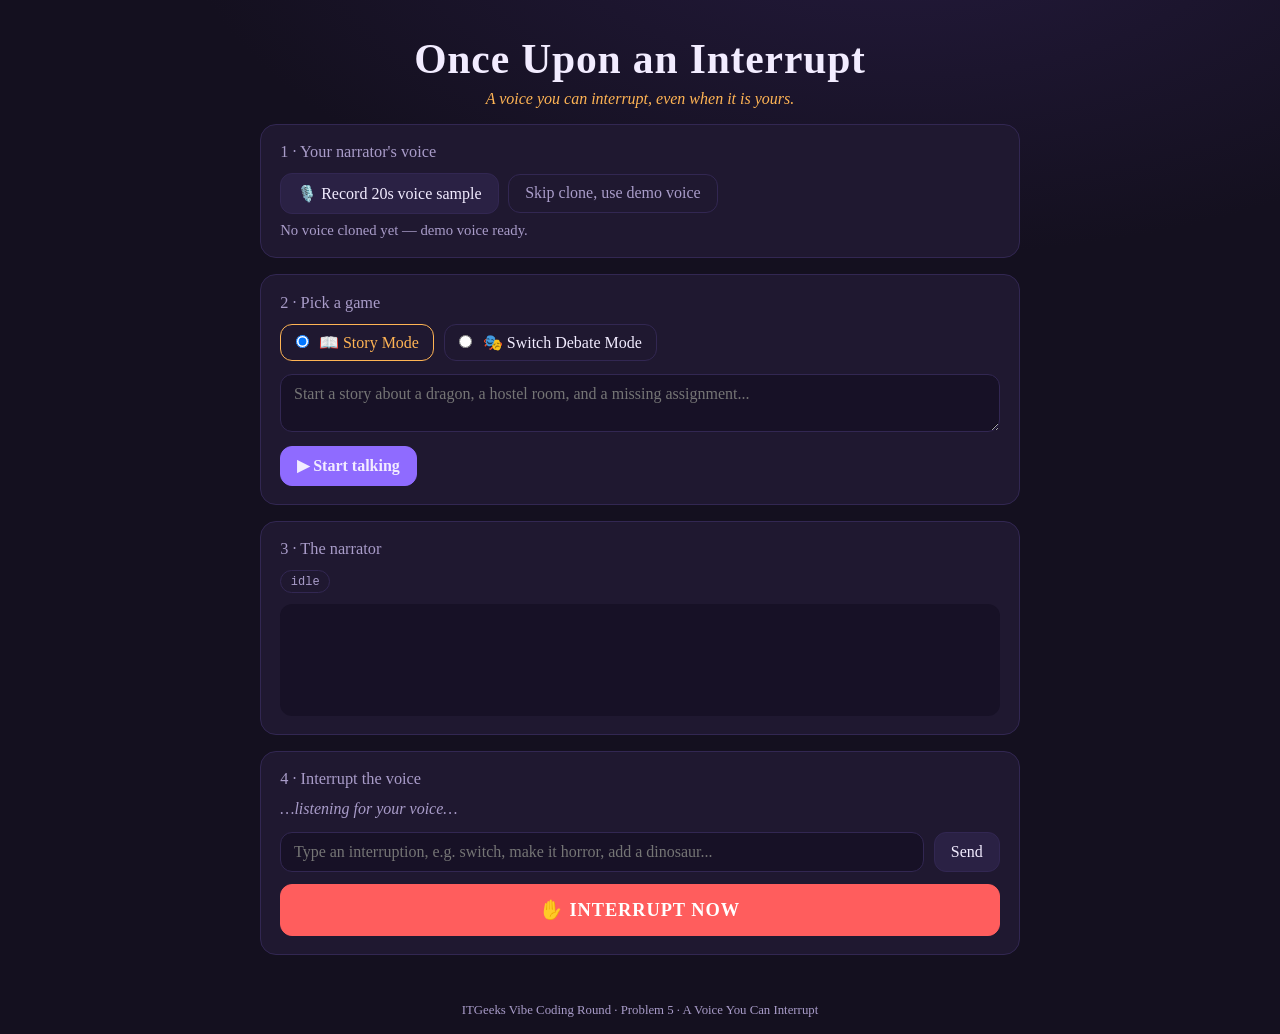
==== docs/index.html @ c5e6b520 "feat: GitHub Pages lite demo — scripted narrator, same interruption engine Relative asset paths + ro" ====
<!DOCTYPE html>
<html lang="en">
<head>
  <meta charset="UTF-8" />
  <meta name="viewport" content="width=device-width, initial-scale=1.0" />
  <title>Once Upon an Interrupt</title>
  <link rel="stylesheet" href="styles.css" />
</head>
<body>
  <header>
    <h1>Once Upon an Interrupt</h1>
    <p class="subtitle">A voice you can interrupt, even when it is yours.</p>
  </header>

  <main>
    <!-- 1 · Setup / voice clone -->
    <section class="card" id="setup-card">
      <h2>1 · Your narrator's voice</h2>
      <div class="row">
        <button id="record-btn" class="btn">🎙️ Record 20s voice sample</button>
        <button id="skip-clone-btn" class="btn ghost">Skip clone, use demo voice</button>
      </div>
      <p id="clone-status" class="status-line">No voice cloned yet — demo voice ready.</p>
    </section>

    <!-- 2 · Mode -->
    <section class="card" id="mode-card">
      <h2>2 · Pick a game</h2>
      <div class="row modes">
        <label class="mode-option">
          <input type="radio" name="mode" value="story" checked />
          <span>📖 Story Mode</span>
        </label>
        <label class="mode-option">
          <input type="radio" name="mode" value="debate" />
          <span>🎭 Switch Debate Mode</span>
        </label>
      </div>
      <textarea id="prompt-input" rows="2"
        placeholder="Start a story about a dragon, a hostel room, and a missing assignment..."></textarea>
      <button id="start-btn" class="btn primary">▶ Start talking</button>
    </section>

    <!-- 3 · Live narrator -->
    <section class="card" id="narrator-card">
      <h2>3 · The narrator</h2>
      <div class="badges">
        <span class="badge" id="status-badge">idle</span>
        <span class="badge hidden" id="mic-badge">Mic active</span>
        <span class="badge hidden" id="voice-badge">Browser voice</span>
      </div>
      <div id="transcript" class="transcript" aria-live="polite"></div>
      <p id="interrupt-point" class="status-line hidden"></p>
    </section>

    <!-- 4 · Interrupt controls -->
    <section class="card" id="interrupt-card">
      <h2>4 · Interrupt the voice</h2>
      <p id="interim" class="interim">…listening for your voice…</p>
      <div class="row">
        <input type="text" id="text-input"
          placeholder="Type an interruption, e.g. switch, make it horror, add a dinosaur..." />
        <button id="send-btn" class="btn">Send</button>
      </div>
      <button id="interrupt-btn" class="btn danger big">✋ INTERRUPT NOW</button>
    </section>
  </main>

  <footer>
    <p>ITGeeks Vibe Coding Round · Problem 5 · A Voice You Can Interrupt</p>
  </footer>

  <script src="app.js"></script>
</body>
</html>
---- docs/styles.css ----
:root {
  --bg: #14101f;
  --card: #1f1830;
  --card-edge: #322752;
  --ink: #f2ecff;
  --ink-dim: #a99cc9;
  --accent: #ffb454;
  --accent-2: #8f6bff;
  --danger: #ff5d5d;
  --ok: #52d49b;
  --radius: 16px;
  font-size: 16px;
}

* { box-sizing: border-box; margin: 0; padding: 0; }

body {
  background: radial-gradient(1200px 600px at 70% -10%, #241a3d 0%, var(--bg) 60%);
  color: var(--ink);
  font-family: Georgia, "Times New Roman", serif;
  min-height: 100vh;
  display: flex;
  flex-direction: column;
}

header { text-align: center; padding: 2.2rem 1rem 1rem; }
h1 { font-size: clamp(1.6rem, 5vw, 2.6rem); letter-spacing: 0.02em; }
.subtitle { color: var(--accent); font-style: italic; margin-top: 0.4rem; }

main {
  width: min(760px, 94vw);
  margin: 0 auto;
  display: grid;
  gap: 1rem;
  padding-bottom: 2rem;
  flex: 1;
}

.card {
  background: var(--card);
  border: 1px solid var(--card-edge);
  border-radius: var(--radius);
  padding: 1.1rem 1.2rem;
}
.card h2 { font-size: 1.02rem; color: var(--ink-dim); font-weight: normal; margin-bottom: 0.7rem; }

.row { display: flex; gap: 0.6rem; flex-wrap: wrap; align-items: center; }

.btn {
  font: inherit;
  border: 1px solid var(--card-edge);
  background: #2a2144;
  color: var(--ink);
  padding: 0.6rem 1rem;
  border-radius: 12px;
  cursor: pointer;
  transition: transform 0.05s ease, background 0.15s ease;
}
.btn:hover { background: #352a55; }
.btn:active { transform: scale(0.98); }
.btn.primary { background: var(--accent-2); border-color: var(--accent-2); font-weight: bold; }
.btn.ghost { background: transparent; color: var(--ink-dim); }
.btn.danger {
  background: var(--danger);
  border-color: var(--danger);
  color: #fff;
  font-weight: bold;
}
.btn.big { width: 100%; padding: 0.9rem; font-size: 1.15rem; margin-top: 0.7rem; letter-spacing: 0.05em; }
.btn:disabled { opacity: 0.45; cursor: not-allowed; }

textarea, input[type="text"] {
  font: inherit;
  width: 100%;
  background: #171126;
  color: var(--ink);
  border: 1px solid var(--card-edge);
  border-radius: 12px;
  padding: 0.65rem 0.8rem;
  margin: 0.6rem 0;
  resize: vertical;
}
#text-input { flex: 1; margin: 0; }

.status-line { color: var(--ink-dim); font-size: 0.92rem; margin-top: 0.55rem; }

.badges { display: flex; gap: 0.45rem; flex-wrap: wrap; margin-bottom: 0.7rem; }
.badge {
  font-family: ui-monospace, monospace;
  font-size: 0.75rem;
  padding: 0.2rem 0.6rem;
  border-radius: 999px;
  border: 1px solid var(--card-edge);
  color: var(--ink-dim);
}
.badge.live { border-color: var(--ok); color: var(--ok); }
.badge.speaking { border-color: var(--accent); color: var(--accent); }
.badge.interrupted { border-color: var(--danger); color: var(--danger); }
.hidden { display: none; }

.transcript {
  min-height: 7rem;
  max-height: 40vh;
  overflow-y: auto;
  background: #171126;
  border-radius: 12px;
  padding: 0.8rem 0.9rem;
  line-height: 1.55;
}
.transcript .narrator { color: var(--ink); margin-bottom: 0.6rem; }
.transcript .narrator .spoken { color: var(--accent); }
.transcript .listener { color: var(--ok); font-style: italic; margin-bottom: 0.6rem; }
.transcript .cutmark { color: var(--danger); font-weight: bold; }

.interim { color: var(--ink-dim); font-style: italic; min-height: 1.4em; margin-bottom: 0.55rem; }

.modes { margin-bottom: 0.2rem; }
.mode-option {
  border: 1px solid var(--card-edge);
  border-radius: 12px;
  padding: 0.5rem 0.9rem;
  cursor: pointer;
  user-select: none;
}
.mode-option:has(input:checked) { border-color: var(--accent); color: var(--accent); }
.mode-option input { margin-right: 0.4rem; }

footer { text-align: center; color: var(--ink-dim); font-size: 0.8rem; padding: 1rem; }

@media (max-width: 560px) {
  .row { flex-direction: column; align-items: stretch; }
  .mode-option { text-align: center; }
}
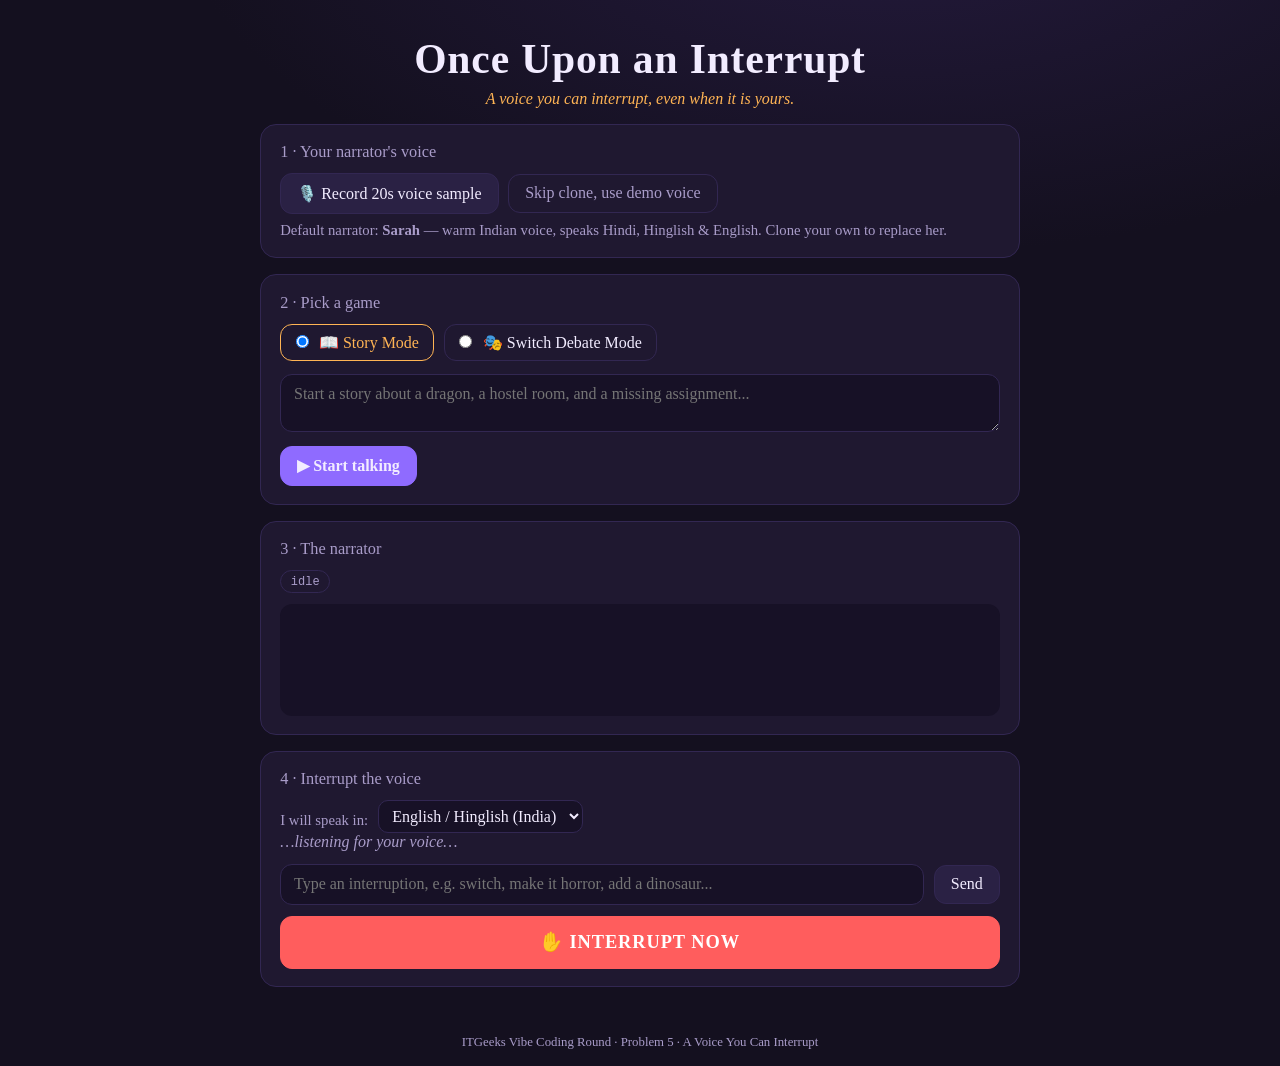
==== commit 6a18b0ad: "feat: Sarah — default Indian female narrator (Hindi/Hinglish/English) Fish default voice = marketpla" ====
--- a/docs/index.html
+++ b/docs/index.html
@@ -20,7 +20,7 @@
         <button id="record-btn" class="btn">🎙️ Record 20s voice sample</button>
         <button id="skip-clone-btn" class="btn ghost">Skip clone, use demo voice</button>
       </div>
-      <p id="clone-status" class="status-line">No voice cloned yet — demo voice ready.</p>
+      <p id="clone-status" class="status-line">Default narrator: <strong>Sarah</strong> — warm Indian voice, speaks Hindi, Hinglish &amp; English. Clone your own to replace her.</p>
     </section>
 
     <!-- 2 · Mode -->
@@ -56,6 +56,13 @@
     <!-- 4 · Interrupt controls -->
     <section class="card" id="interrupt-card">
       <h2>4 · Interrupt the voice</h2>
+      <div class="row">
+        <label class="status-line" for="lang-select">I will speak in:</label>
+        <select id="lang-select">
+          <option value="en-IN" selected>English / Hinglish (India)</option>
+          <option value="hi-IN">हिन्दी</option>
+        </select>
+      </div>
       <p id="interim" class="interim">…listening for your voice…</p>
       <div class="row">
         <input type="text" id="text-input"
--- a/docs/styles.css
+++ b/docs/styles.css
@@ -69,6 +69,15 @@
 .btn.big { width: 100%; padding: 0.9rem; font-size: 1.15rem; margin-top: 0.7rem; letter-spacing: 0.05em; }
 .btn:disabled { opacity: 0.45; cursor: not-allowed; }
 
+select {
+  font: inherit;
+  background: #171126;
+  color: var(--ink);
+  border: 1px solid var(--card-edge);
+  border-radius: 10px;
+  padding: 0.35rem 0.6rem;
+}
+
 textarea, input[type="text"] {
   font: inherit;
   width: 100%;
